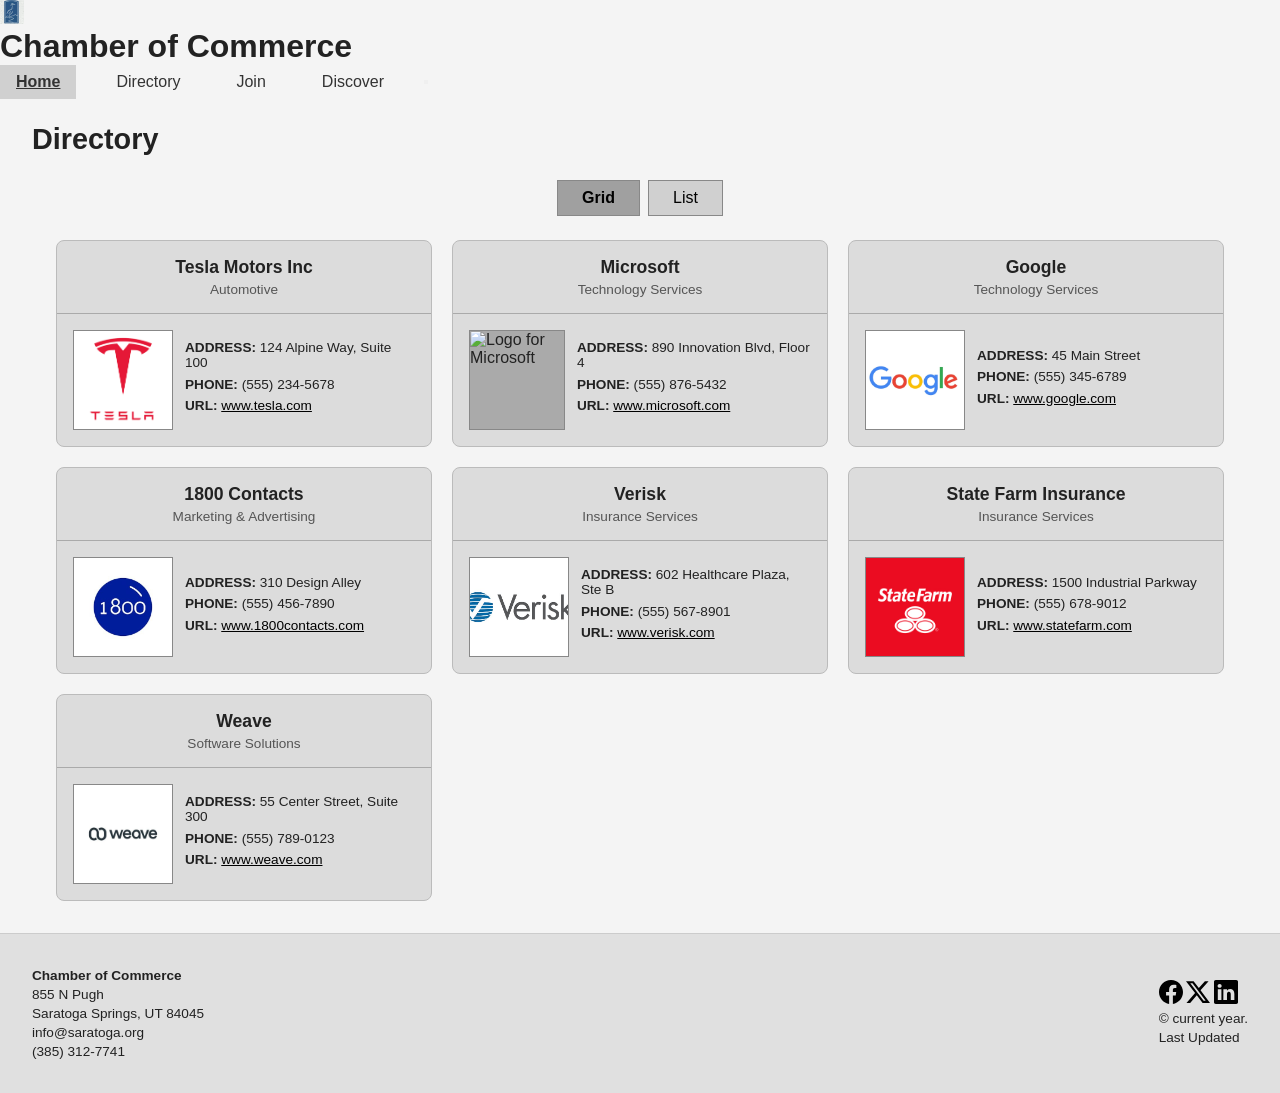
==== chamber/index.html @ 3446801d "directory" ====
<!DOCTYPE html>
<html lang="en">
<head>
  <meta charset="UTF-8">
  <meta name="viewport" content="width=device-width, initial-scale=1.0">
  <title>Chamber Member Directory</title>



   <link rel="stylesheet" href="styles/directory_normalize.css">
   <link rel="stylesheet" href="styles/directory_small.css">
   <link rel="stylesheet" href="styles/directory_larger.css">

</head>
<body>

  <header>
    <img src="images/favicon.ico" width="24px" height="24px" alt="Home Logo" class="logo">
    <h1>Chamber of Commerce</h1>

    <nav class="nav-links">
      <a href="#" class="active">Home</a>
      <a href="#">Directory</a>
      <a href="#">Join</a>
      <a href="#">Discover</a>
      <button class="theme-toggle"></button>
      <!--<button id="ham-btn" class="hamburger" aria-label="Toggle navigation"></button>-->
    </nav>
  </header>

  <main>
    <h1 class="page-title">Directory</h1>

    <!-- Grid / List Toggle Buttons -->
    <div class="view-menu">
      <button id="grid" class="active-view">Grid</button>
      <button id="list">List</button>
    </div>

    <!-- Member Cards Container -->
    <div id="members" class="grid"></div>
  </main>

  <footer class="site-footer">
    <div class="footer-contact">
      <p><strong>Chamber of Commerce</strong></p>
      <p>855 N Pugh </p>
      <p>Saratoga Springs, UT 84045</p>
      <p>info@saratoga.org</p>
      <p>(385) 312-7741</p>
    </div>

    <div class="Social">
        <a href=""><img src="images/images/facebooki.svg" width="24px" height="24px" alt="Facebook Logo"></a>
        <a href=""><img src="images/images/twitter-x.svg" width="24px" height="24px" alt="Twitter Logo"></a>
        <a href=""><img src="images/images/linkedin.svg" width="24px" height="24px" alt="LinkedIn Logo"></a>

        <p>&copy; current year.</p>
        <p>Last Updated</p>
    </div>
  </footer>

  <script src="directory.js"></script>
</body>
</html>
---- chamber/styles/directory_small.css ----
* {
  box-sizing: border-box;
  margin: 0;
  padding: 0;
}

body {
  font-family: Arial, sans-serif;
  background-color: #f4f4f4;
  color: #222;
}

/* Header & Logo */
.site-header {
  display: flex;
  justify-content: space-between;
  align-items: center;
  padding: 1rem;
  background-color: #e0e0e0;
  border-bottom: 1px solid #ccc;
  position: relative;
}

.logo-area {
  display: flex;
  align-items: center;
  gap: 0.5rem;
}

.logo-icon {
  font-size: 1.5rem;
}

/* Responsive Navigation (Mobile Menu Toggle) */
#hamburger-btn {
  background: none;
  border: none;
  font-size: 1.8rem;
  cursor: pointer;
  padding: 0.25rem 0.5rem;
}

#hamburger-btn::before {
  content: "☰";
}

#hamburger-btn.show::before {
  content: "✕";
}

.nav-links {
  display: none;
  flex-direction: column;
  position: absolute;
  top: 100%;
  left: 0;
  width: 100%;
  background-color: #e0e0e0;
  border-bottom: 2px solid #ccc;
  z-index: 100;
}

.nav-links.show {
  display: flex;
}

.nav-links a {
  text-decoration: none;
  color: #333;
  padding: 0.75rem 1.5rem;
  font-weight: 500;
  border-top: 1px solid #ccc;
}

.nav-links a.active {
  background-color: #d0d0d0;
  font-weight: bold;
}

/* Page Layout */
.page-title {
  padding: 1.5rem 1rem 0.5rem;
  font-size: 1.8rem;
}

.view-menu {
  display: flex;
  justify-content: center;
  gap: 0.5rem;
  margin: 1rem 0 1.5rem;
}

.view-menu button {
  padding: 0.5rem 1.5rem;
  font-size: 1rem;
  cursor: pointer;
  background-color: #d0d0d0;
  border: 1px solid #888;
}

.view-menu button.active-view {
  background-color: #a0a0a0;
  font-weight: bold;
}

/* GRID VIEW (Mobile: Single Column) */
#members.grid {
  display: grid;
  grid-template-columns: 1fr;
  gap: 1.25rem;
  padding: 0 1rem;
  margin-bottom: 2rem;
}

.grid .member-card {
  background-color: #dcdcdc;
  border-radius: 8px;
  overflow: hidden;
  border: 1px solid #bbb;
}

.grid .card-header {
  text-align: center;
  padding: 1rem 0.5rem;
  border-bottom: 1px solid #aaa;
}

.grid .card-header h3 {
  font-size: 1.1rem;
  margin-bottom: 0.25rem;
}

.grid .tagline {
  font-size: 0.85rem;
  color: #555;
}

.grid .card-body {
  display: flex;
  flex-direction: column;
  padding: 1rem;
  gap: 0.75rem;
  align-items: center;
  text-align: center;
}

.grid .card-body img {
  width: 100px;
  height: 100px;
  object-fit: cover;
  background-color: #aaa;
  border: 1px solid #888;
}

.grid .card-details p {
  font-size: 0.85rem;
  margin-bottom: 0.4rem;
  word-break: break-word;
}

.grid .card-details a {
  color: #000;
  text-decoration: underline;
}

/* LIST VIEW (Mobile View) */
#members.list {
  display: flex;
  flex-direction: column;
  padding: 0 1rem;
  margin-bottom: 2rem;
  gap: 0.5rem;
}

#members.list .member-card {
  background-color: #fff;
  border: 1px solid #ccc;
  padding: 0.75rem 1rem;
}

#members.list .card-body img {
  display: none;
}

#members.list .card-header {
  margin-bottom: 0.25rem;
}

#members.list .card-details {
  display: flex;
  flex-direction: column;
  gap: 0.25rem;
  font-size: 0.85rem;
}

/* Footer Layout (Stacked on Mobile) */
.site-footer {
  background-color: #e0e0e0;
  display: flex;
  flex-direction: column;
  align-items: center;
  text-align: center;
  gap: 1.5rem;
  padding: 1.5rem 1rem;
  border-top: 1px solid #ccc;
  font-size: 0.85rem;
  line-height: 1.4;
}

.footer-social {
  display: flex;
  gap: 1rem;
  font-size: 1.8rem;
}
---- chamber/styles/directory_larger.css ----
@media (min-width: 640px) {
  /* Grid Layout: 2 Columns for Tablet */
  #members.grid {
    grid-template-columns: repeat(2, 1fr);
  }

  /* Member Card Body: Image left, details right */
  .grid .card-body {
    flex-direction: row;
    text-align: left;
  }
}

@media (min-width: 1024px) {
  /* Hide Hamburger & Show Navigation Bar */
  #hamburger-btn {
    display: none;
  }

  .nav-links {
    display: flex;
    position: static;
    flex-direction: row;
    width: auto;
    background-color: transparent;
    border-bottom: none;
  }

  .nav-links a {
    border-top: none;
    padding: 0.5rem 1rem;
  }

  .page-title {
    padding: 1.5rem 2rem 0.5rem;
  }

  /* Grid Layout: 3 Columns for Desktop */
  #members.grid {
    grid-template-columns: repeat(3, 1fr);
    max-width: 1200px;
    margin-left: auto;
    margin-right: auto;
  }

  /* List View: Row Layout for Items */
  #members.list {
    max-width: 1000px;
    margin-left: auto;
    margin-right: auto;
  }

  #members.list .card-details {
    flex-direction: row;
    gap: 2rem;
  }

  /* Footer Horizontal Alignment */
  .site-footer {
    flex-direction: row;
    justify-content: space-between;
    text-align: left;
    padding: 2rem;
  }
}
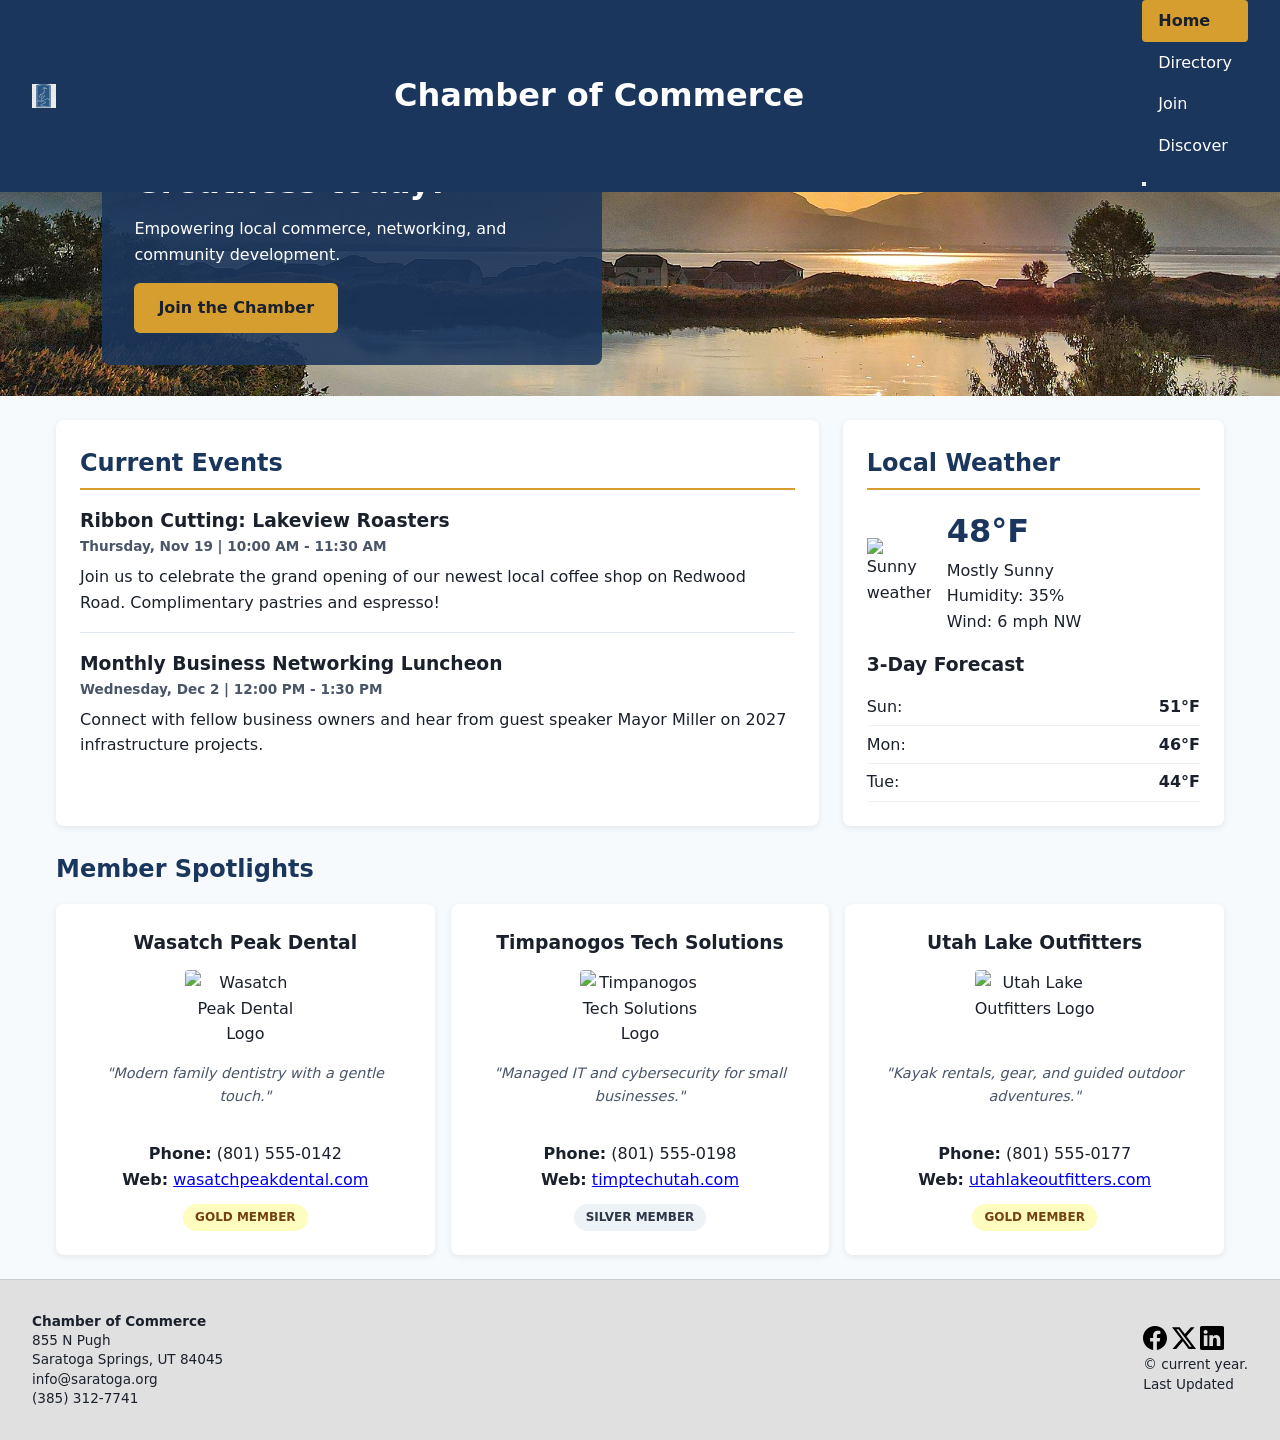
==== commit 11005b79: "temp" ====
--- a/chamber/index.html
+++ b/chamber/index.html
@@ -7,9 +7,9 @@
 
 
 
-   <link rel="stylesheet" href="styles/directory_normalize.css">
-   <link rel="stylesheet" href="styles/directory_small.css">
-   <link rel="stylesheet" href="styles/directory_larger.css">
+   <!--<link rel="stylesheet" href="styles/directory_normalize.css"> -->
+   <link rel="stylesheet" href="styles/home_small.css">
+   <link rel="stylesheet" href="styles/home_larger.css">
 
 </head>
 <body>
@@ -29,16 +29,101 @@
   </header>
 
   <main>
-    <h1 class="page-title">Directory</h1>
+   <!-- 1. SCALABLE HERO IMAGE & CALL TO ACTION -->
+        <section class="hero">
+            <picture>
+                <source media="(min-width: 1000px)" srcset="images/SaratogaSprings.jpeg">
+                <source media="(min-width: 600px)" srcset="images/SaratogaSprings.jpeg">
+                <img src="images/SaratogaSprings.jpeg" alt="Downtown Saratoga Springs view" width="1400" height="500">
+            </picture>
+            
+            <div class="hero-overlay">
+                <h1>Choose to be part of Greatness today!</h1>
+                <p>Empowering local commerce, networking, and community development.</p>
+                <a href="join.html" class="cta-button">Join the Chamber</a>
+            </div>
+        </section>
 
-    <!-- Grid / List Toggle Buttons -->
-    <div class="view-menu">
-      <button id="grid" class="active-view">Grid</button>
-      <button id="list">List</button>
-    </div>
+        <!-- GRID CONTAINER FOR EVENTS, WEATHER, AND SPOTLIGHTS -->
+        <div class="home-grid">
+            
+            <!-- 2. CURRENT EVENTS SECTION -->
+            <section class="card events">
+                <h2>Current Events</h2>
+                <div class="event-item">
+                    <h3>Ribbon Cutting: Lakeview Roasters</h3>
+                    <p class="event-meta">Thursday, Nov 19 | 10:00 AM - 11:30 AM</p>
+                    <p>Join us to celebrate the grand opening of our newest local coffee shop on Redwood Road. Complimentary pastries and espresso!</p>
+                </div>
+                <hr>
+                <div class="event-item">
+                    <h3>Monthly Business Networking Luncheon</h3>
+                    <p class="event-meta">Wednesday, Dec 2 | 12:00 PM - 1:30 PM</p>
+                    <p>Connect with fellow business owners and hear from guest speaker Mayor Miller on 2027 infrastructure projects.</p>
+                </div>
+            </section>
 
-    <!-- Member Cards Container -->
-    <div id="members" class="grid"></div>
+            <!-- 3. WEATHER SECTION -->
+            <section class="card weather">
+                <h2>Local Weather</h2>
+                <div class="current-weather">
+                    <img src="https://placehold.co/64x64/ECC94B/1A202C?text=☀️" alt="Sunny weather icon" width="64" height="64">
+                    <div class="weather-details">
+                        <p class="temp">48°F</p>
+                        <p class="condition">Mostly Sunny</p>
+                        <p>Humidity: 35%</p>
+                        <p>Wind: 6 mph NW</p>
+                    </div>
+                </div>
+                <div class="forecast">
+                    <h3>3-Day Forecast</h3>
+                    <ul>
+                        <li><span>Sun:</span> <strong>51°F</strong></li>
+                        <li><span>Mon:</span> <strong>46°F</strong></li>
+                        <li><span>Tue:</span> <strong>44°F</strong></li>
+                    </ul>
+                </div>
+            </section>
+
+            <!-- 4. COMPANY SPOTLIGHTS SECTION -->
+            <section class="spotlights">
+                <h2>Member Spotlights</h2>
+                <div class="spotlight-grid">
+                    
+                    <article class="card spotlight-card">
+                        <h3>Wasatch Peak Dental</h3>
+                        <img src="https://placehold.co/120x80/EDF2F7/1B365D?text=Dental+Logo" alt="Wasatch Peak Dental Logo" width="120" height="80">
+                        <p class="tagline">"Modern family dentistry with a gentle touch."</p>
+                        <hr>
+                        <p><strong>Phone:</strong> (801) 555-0142</p>
+                        <p><strong>Web:</strong> <a href="#">wasatchpeakdental.com</a></p>
+                        <span class="membership-badge gold">Gold Member</span>
+                    </article>
+
+                    <article class="card spotlight-card">
+                        <h3>Timpanogos Tech Solutions</h3>
+                        <img src="https://placehold.co/120x80/EDF2F7/1B365D?text=Tech+Logo" alt="Timpanogos Tech Solutions Logo" width="120" height="80">
+                        <p class="tagline">"Managed IT and cybersecurity for small businesses."</p>
+                        <hr>
+                        <p><strong>Phone:</strong> (801) 555-0198</p>
+                        <p><strong>Web:</strong> <a href="#">timptechutah.com</a></p>
+                        <span class="membership-badge silver">Silver Member</span>
+                    </article>
+
+                    <article class="card spotlight-card">
+                        <h3>Utah Lake Outfitters</h3>
+                        <img src="https://placehold.co/120x80/EDF2F7/1B365D?text=Outfitters" alt="Utah Lake Outfitters Logo" width="120" height="80">
+                        <p class="tagline">"Kayak rentals, gear, and guided outdoor adventures."</p>
+                        <hr>
+                        <p><strong>Phone:</strong> (801) 555-0177</p>
+                        <p><strong>Web:</strong> <a href="#">utahlakeoutfitters.com</a></p>
+                        <span class="membership-badge gold">Gold Member</span>
+                    </article>
+
+                </div>
+            </section>
+
+        </div>
   </main>
 
   <footer class="site-footer">
--- a/chamber/styles/home_small.css
+++ b/chamber/styles/home_small.css
@@ -0,0 +1,291 @@
+:root {
+    --primary: #1B365D;
+    --secondary: #2C5282;
+    --accent: #D69E2E;
+    --accent-hover: #B7791F;
+    --bg-light: #F7FAFC;
+    --text-dark: #1A202C;
+    --card-bg: #FFFFFF;
+}
+
+* {
+    box-sizing: border-box;
+    margin: 0;
+    padding: 0;
+}
+
+body {
+    font-family: system-ui, -apple-system, sans-serif;
+    line-height: 1.6;
+    color: var(--text-dark);
+    background-color: var(--bg-light);
+}
+
+/* Header & Navigation */
+header {
+    background-color: var(--primary);
+    color: white;
+}
+
+.header-content {
+    display: flex;
+    justify-content: space-between;
+    align-items: center;
+    padding: 1rem;
+    max-width: 1200px;
+    margin: 0 auto;
+}
+
+.brand {
+    display: flex;
+    align-items: center;
+    gap: 0.75rem;
+}
+
+.brand-text {
+    display: flex;
+    flex-direction: column;
+}
+
+.site-name {
+    font-size: 1.25rem;
+    font-weight: 700;
+}
+
+.site-sub {
+    font-size: 0.85rem;
+    opacity: 0.9;
+}
+
+#menu-toggle {
+    background: none;
+    border: 1px solid rgba(255, 255, 255, 0.3);
+    color: white;
+    font-size: 1.5rem;
+    padding: 0.25rem 0.6rem;
+    cursor: pointer;
+    border-radius: 4px;
+}
+
+
+
+
+nav {
+    background-color: var(--secondary);
+    display: none;
+}
+
+nav.open {
+    display: block;
+}
+
+nav ul {
+    list-style: none;
+}
+
+nav a {
+    display: block;
+    color: white;
+    text-decoration: none;
+    padding: 0.75rem 1rem;
+    border-top: 1px solid rgba(255, 255, 255, 0.1);
+}
+
+nav a:hover, nav a.active {
+    background-color: var(--accent);
+    color: var(--text-dark);
+    font-weight: 600;
+}
+
+/* Scalable Hero Image & CTA */
+.hero {
+    position: relative;
+    width: 100%;
+    overflow: hidden;
+}
+
+.hero img {
+    width: 100%;
+    height: auto;
+    display: block;
+    object-fit: cover;
+    max-height: 500px;
+}
+
+.hero-overlay {
+    position: absolute;
+    bottom: 10%;
+    left: 5%;
+    right: 5%;
+    background: rgba(27, 54, 93, 0.88);
+    color: white;
+    padding: 1.25rem;
+    border-radius: 8px;
+    max-width: 500px;
+}
+
+.hero-overlay h1 {
+    font-size: 1.5rem;
+    margin-bottom: 0.5rem;
+}
+
+.cta-button {
+    display: inline-block;
+    margin-top: 1rem;
+    padding: 0.75rem 1.5rem;
+    background-color: var(--accent);
+    color: var(--text-dark);
+    font-weight: 700;
+    text-decoration: none;
+    border-radius: 6px;
+    transition: background-color 0.2s;
+}
+
+.cta-button:hover {
+    background-color: var(--accent-hover);
+    color: white;
+}
+
+/* Main Content Grid */
+.home-grid {
+    max-width: 1200px;
+    margin: 1.5rem auto;
+    padding: 0 1rem;
+    display: grid;
+    gap: 1.5rem;
+}
+
+.card {
+    background: var(--card-bg);
+    border-radius: 8px;
+    padding: 1.5rem;
+    box-shadow: 0 2px 6px rgba(0, 0, 0, 0.08);
+}
+
+.card h2 {
+    color: var(--primary);
+    border-bottom: 2px solid var(--accent);
+    padding-bottom: 0.4rem;
+    margin-bottom: 1rem;
+}
+
+/* Events */
+.event-item {
+    margin-bottom: 1rem;
+}
+
+.event-meta {
+    font-size: 0.85rem;
+    color: #4A5568;
+    font-weight: 600;
+    margin-bottom: 0.4rem;
+}
+
+hr {
+    border: 0;
+    border-top: 1px solid #E2E8F0;
+    margin: 1rem 0;
+}
+
+/* Weather */
+.current-weather {
+    display: flex;
+    align-items: center;
+    gap: 1rem;
+    margin-bottom: 1rem;
+}
+
+.temp {
+    font-size: 2rem;
+    font-weight: 700;
+    color: var(--primary);
+}
+
+.forecast ul {
+    list-style: none;
+    margin-top: 0.5rem;
+}
+
+.forecast li {
+    display: flex;
+    justify-content: space-between;
+    padding: 0.35rem 0;
+    border-bottom: 1px solid #EDF2F7;
+}
+
+/* Spotlights */
+.spotlights h2 {
+    color: var(--primary);
+    margin-bottom: 1rem;
+}
+
+.spotlight-grid {
+    display: grid;
+    gap: 1rem;
+}
+
+.spotlight-card {
+    text-align: center;
+    display: flex;
+    flex-direction: column;
+    align-items: center;
+}
+
+.spotlight-card img {
+    margin: 0.75rem 0;
+    border-radius: 4px;
+}
+
+.tagline {
+    font-style: italic;
+    font-size: 0.9rem;
+    color: #4A5568;
+}
+
+.membership-badge {
+    margin-top: 0.75rem;
+    padding: 0.25rem 0.75rem;
+    border-radius: 999px;
+    font-size: 0.75rem;
+    font-weight: 700;
+    text-transform: uppercase;
+}
+
+.gold { background-color: #FEFCBF; color: #744210; }
+.silver { background-color: #EDF2F7; color: #2D3748; }
+
+
+
+
+
+
+
+
+
+
+
+
+.site-footer {
+  background-color: #e0e0e0;
+  display: flex;
+  justify-content: space-between;
+  align-items: center;
+  padding: 2rem;
+  border-top: 1px solid #ccc;
+  font-size: 0.85rem;
+  line-height: 1.4;
+}
+
+.footer-social {
+  display: flex;
+  gap: 1rem;
+  font-size: 1.8rem;
+}
+
+@media (max-width: 768px) {
+  .site-footer {
+    flex-direction: column;
+    gap: 1.5rem;
+    text-align: center;
+  }
+}
--- a/chamber/styles/home_larger.css
+++ b/chamber/styles/home_larger.css
@@ -0,0 +1,71 @@
+@media (min-width: 768px) {
+    #menu-toggle {
+        display: none;
+    }
+
+    header {
+        display: flex;
+        justify-content: space-between;
+        align-items: center;
+        padding: 0 2rem;
+    }
+
+    .header-content {
+        margin: 0;
+        padding: 1rem 0;
+    }
+
+    nav {
+        display: block;
+        background: none;
+    }
+
+    nav ul {
+        display: flex;
+        gap: 0.5rem;
+    }
+
+    nav a {
+        border-top: none;
+        border-radius: 4px;
+        padding: 0.5rem 1rem;
+    }
+
+    .hero-overlay {
+        bottom: 15%;
+        left: 8%;
+        padding: 2rem;
+    }
+
+    .hero-overlay h1 {
+        font-size: 2rem;
+    }
+
+    /* 2-column layout for Events + Weather, full-width for Spotlights */
+    .home-grid {
+        grid-template-columns: 2fr 1fr;
+    }
+
+    .spotlights {
+        grid-column: 1 / -1;
+    }
+
+    .spotlight-grid {
+        grid-template-columns: repeat(3, 1fr);
+    }
+
+    .footer-content {
+        flex-direction: row;
+        justify-content: space-between;
+        text-align: left;
+    }
+    }
+
+
+  /* Footer Horizontal Alignment */
+  .site-footer {
+    flex-direction: row;
+    justify-content: space-between;
+    text-align: left;
+    padding: 2rem;
+    }
